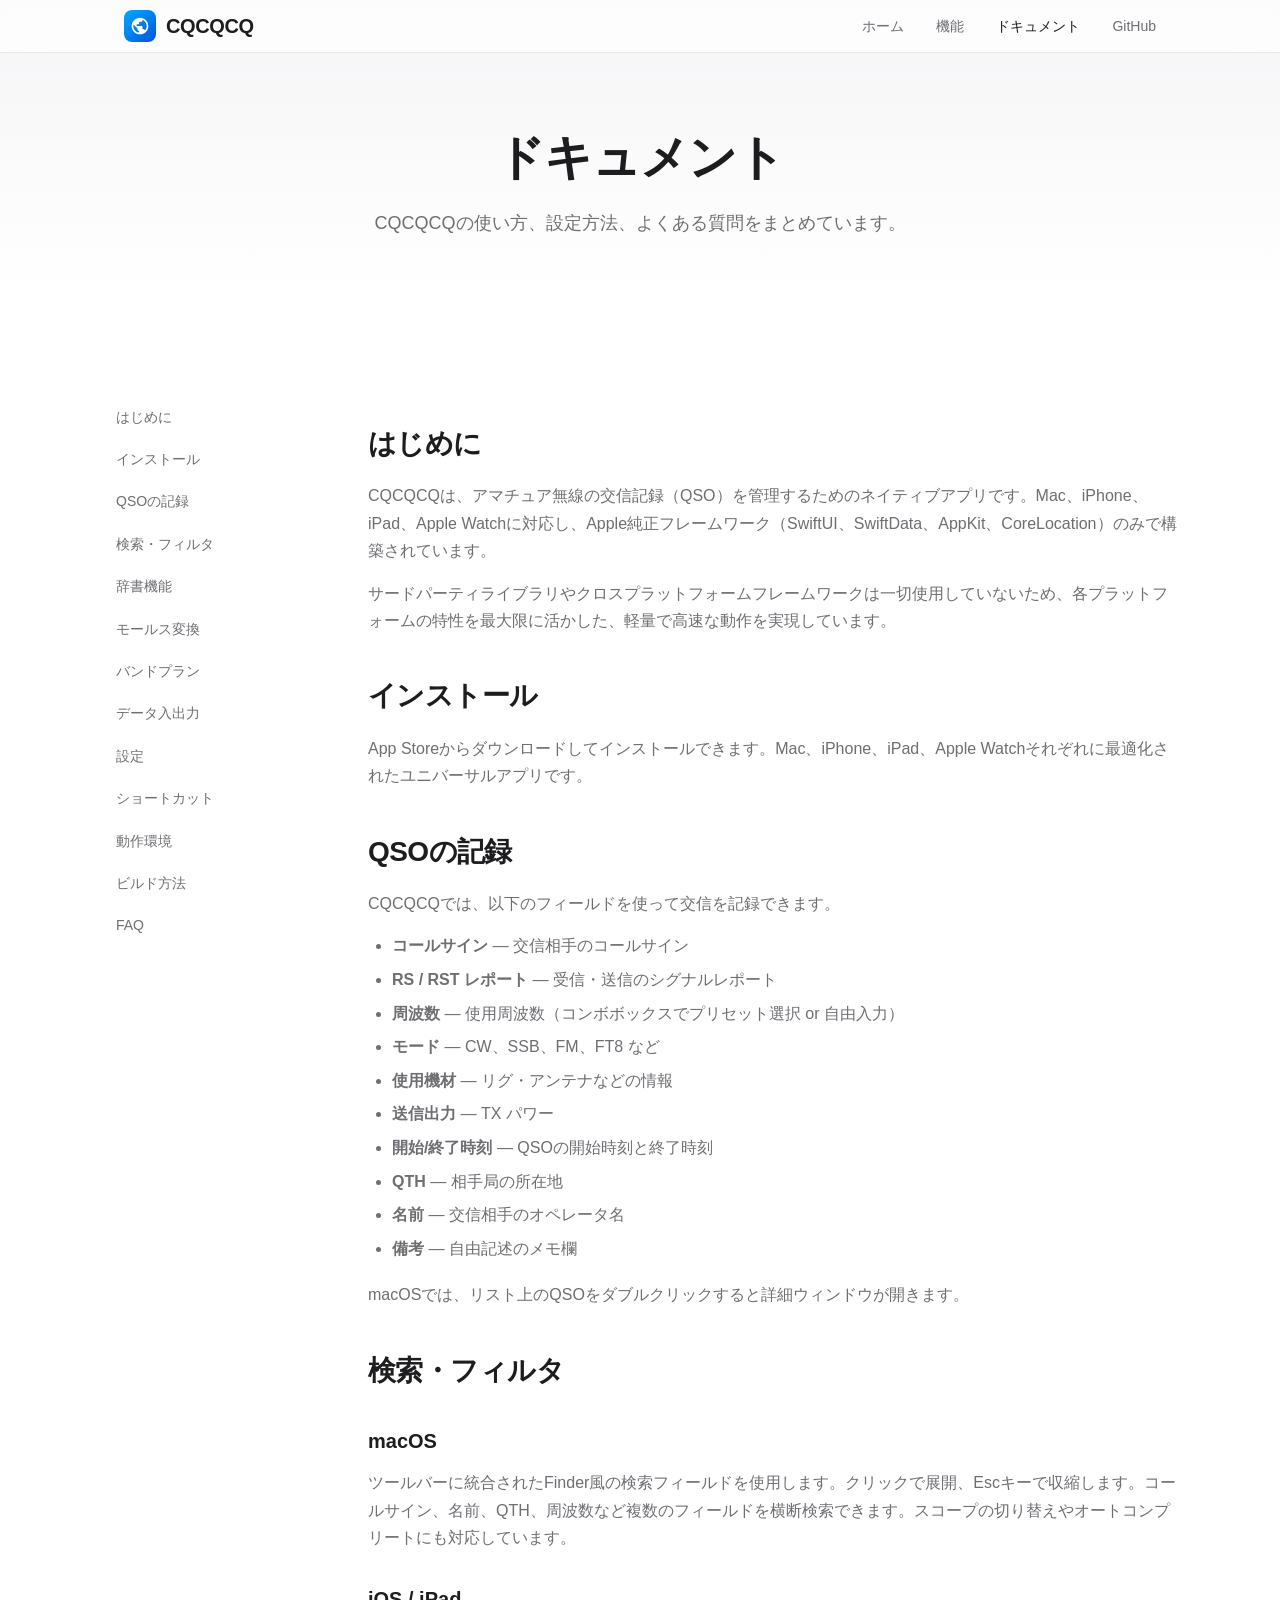
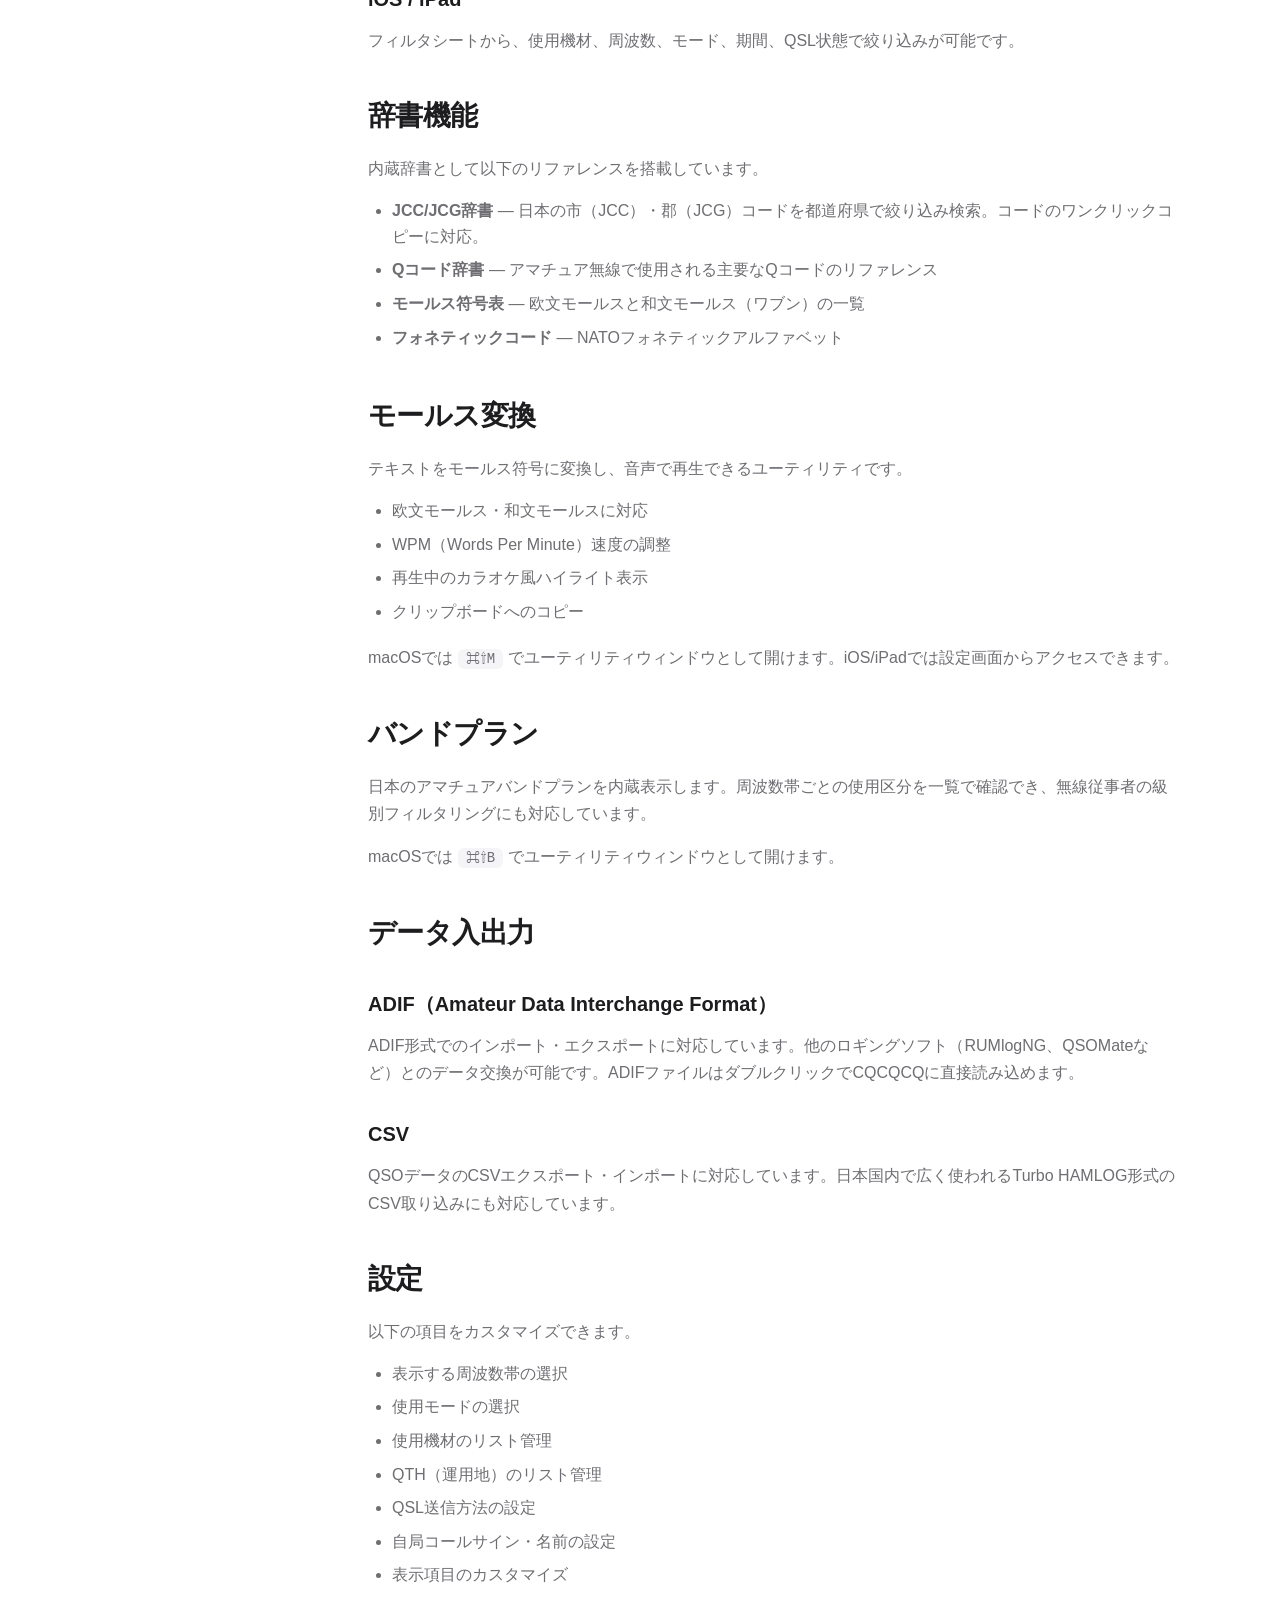
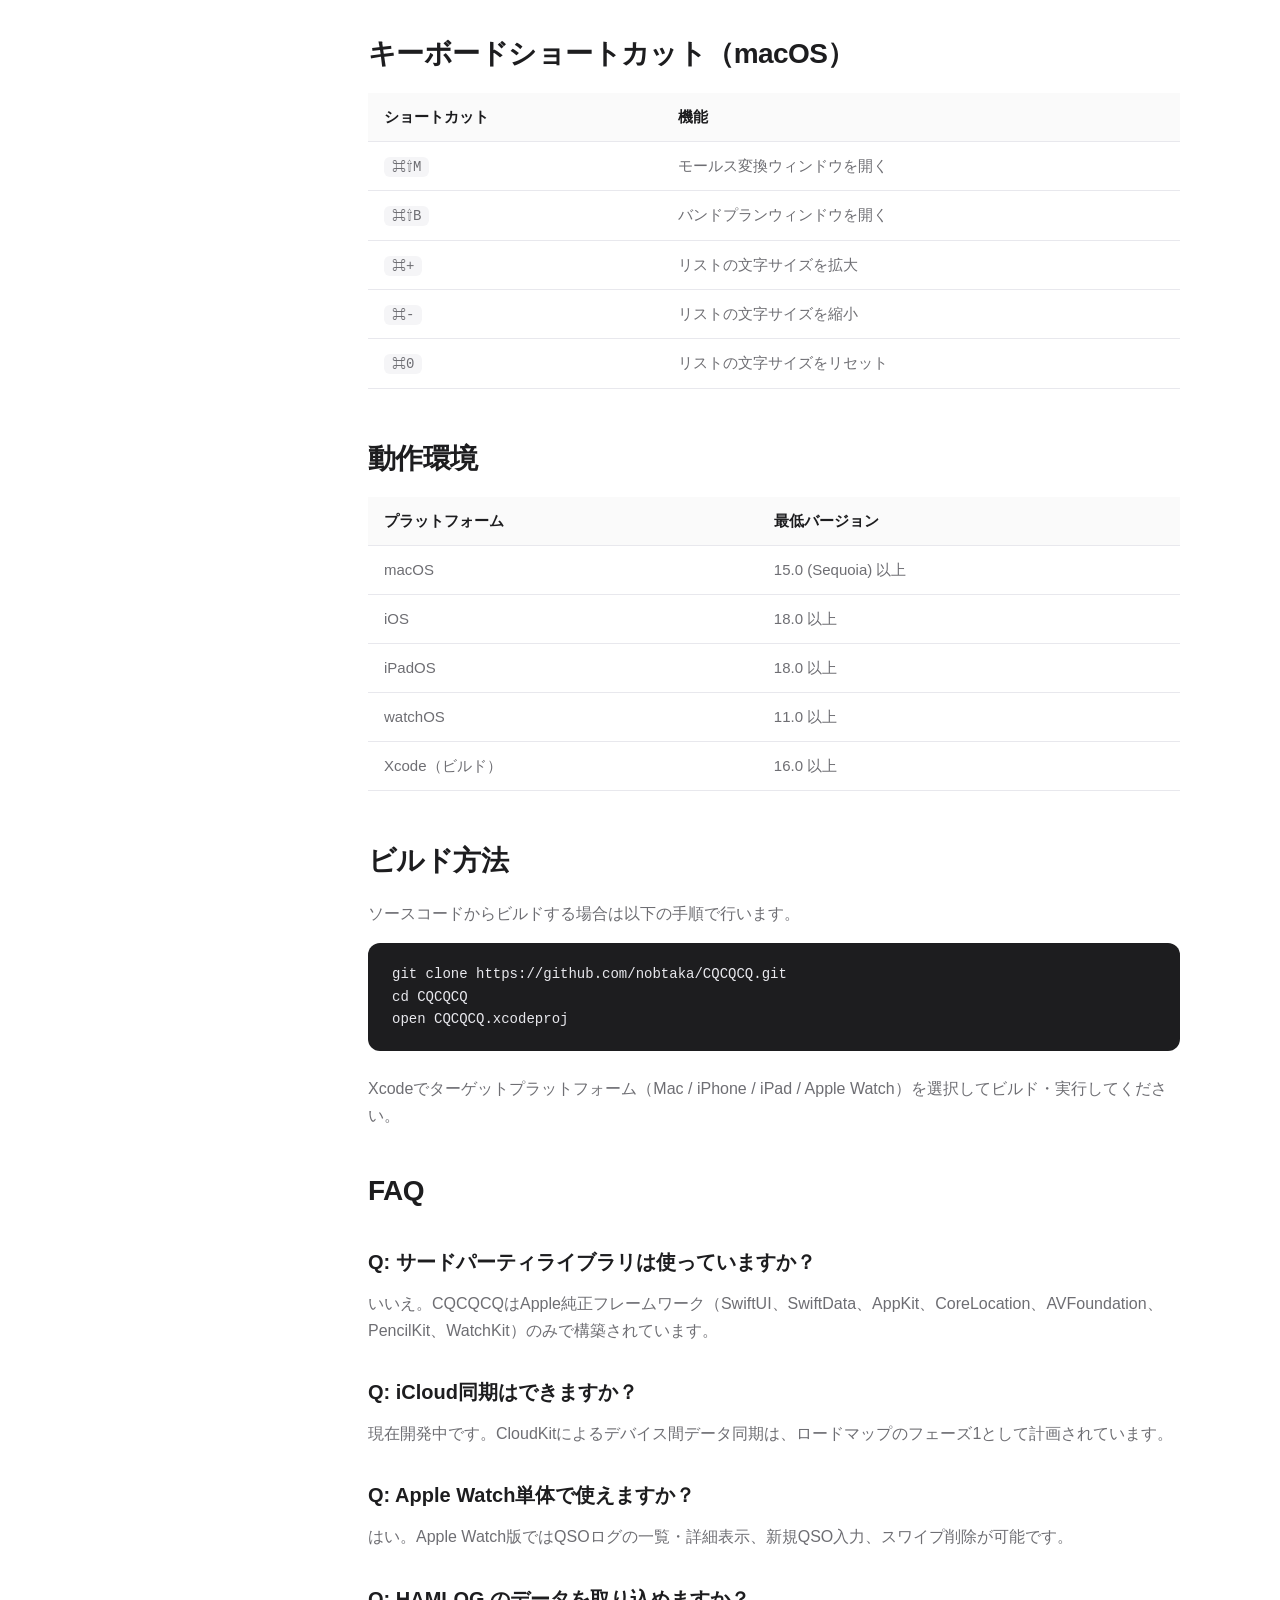
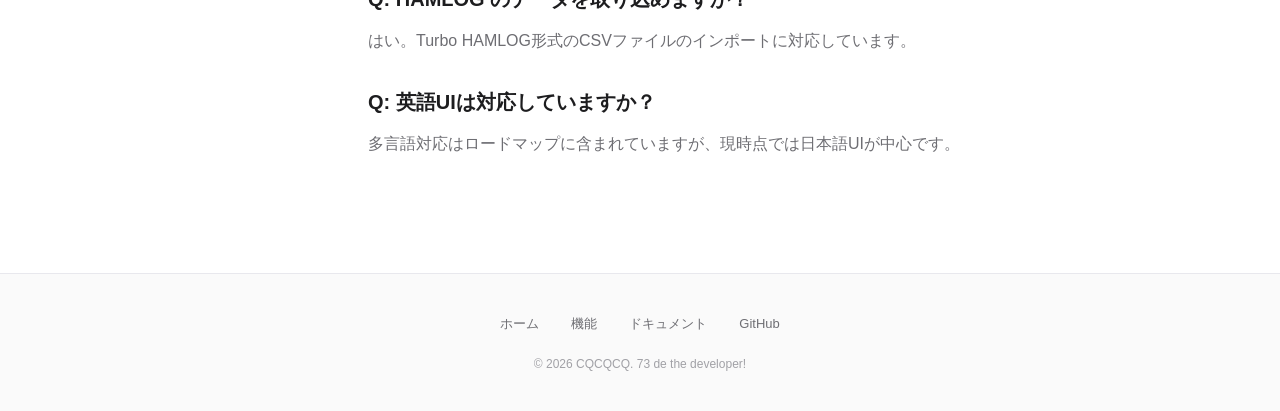
==== docs.html @ baa89708 "Initial commit: CQCQCQ website Apple-inspired landing page, features showcase, and documentation for" ====
<!DOCTYPE html>
<html lang="ja">
<head>
  <meta charset="UTF-8">
  <meta name="viewport" content="width=device-width, initial-scale=1.0">
  <title>ドキュメント — CQCQCQ</title>
  <meta name="description" content="CQCQCQの使い方ガイド、インストール方法、キーボードショートカット、データ入出力、FAQ。">
  <link rel="stylesheet" href="style.css">
</head>
<body>

  <!-- Navigation -->
  <nav class="nav">
    <div class="nav-inner">
      <a href="index.html" class="nav-logo">
        <div class="icon">
          <svg viewBox="0 0 24 24"><path d="M12 2C6.48 2 2 6.48 2 12s4.48 10 10 10 10-4.48 10-10S17.52 2 12 2zm-1 17.93c-3.95-.49-7-3.85-7-7.93 0-.62.08-1.21.21-1.79L9 15v1c0 1.1.9 2 2 2v1.93zm6.9-2.54c-.26-.81-1-1.39-1.9-1.39h-1v-3c0-.55-.45-1-1-1H8v-2h2c.55 0 1-.45 1-1V7h2c1.1 0 2-.9 2-2v-.41c2.93 1.19 5 4.06 5 7.41 0 2.08-.8 3.97-2.1 5.39z"/></svg>
        </div>
        CQCQCQ
      </a>
      <ul class="nav-links" id="navLinks">
        <li><a href="index.html">ホーム</a></li>
        <li><a href="features.html">機能</a></li>
        <li><a href="docs.html" class="active">ドキュメント</a></li>
        <li><a href="https://github.com/nobtaka/CQCQCQ" target="_blank">GitHub</a></li>
      </ul>
      <button class="nav-mobile-toggle" onclick="document.getElementById('navLinks').classList.toggle('open')" aria-label="メニュー">
        <span></span><span></span><span></span>
      </button>
    </div>
  </nav>

  <!-- Page Hero -->
  <section class="page-hero">
    <h1>ドキュメント</h1>
    <p>CQCQCQの使い方、設定方法、よくある質問をまとめています。</p>
  </section>

  <!-- Docs Content -->
  <section class="section">
    <div class="section-inner">
      <div class="docs-layout">

        <!-- Sidebar -->
        <aside class="docs-sidebar">
          <ul>
            <li><a href="#getting-started" class="active">はじめに</a></li>
            <li><a href="#installation">インストール</a></li>
            <li><a href="#qso-logging">QSOの記録</a></li>
            <li><a href="#search-filter">検索・フィルタ</a></li>
            <li><a href="#dictionary">辞書機能</a></li>
            <li><a href="#morse">モールス変換</a></li>
            <li><a href="#bandplan">バンドプラン</a></li>
            <li><a href="#data-io">データ入出力</a></li>
            <li><a href="#settings">設定</a></li>
            <li><a href="#shortcuts">ショートカット</a></li>
            <li><a href="#requirements">動作環境</a></li>
            <li><a href="#build">ビルド方法</a></li>
            <li><a href="#faq">FAQ</a></li>
          </ul>
        </aside>

        <!-- Content -->
        <div class="docs-content">

          <h2 id="getting-started">はじめに</h2>
          <p>CQCQCQは、アマチュア無線の交信記録（QSO）を管理するためのネイティブアプリです。Mac、iPhone、iPad、Apple Watchに対応し、Apple純正フレームワーク（SwiftUI、SwiftData、AppKit、CoreLocation）のみで構築されています。</p>
          <p>サードパーティライブラリやクロスプラットフォームフレームワークは一切使用していないため、各プラットフォームの特性を最大限に活かした、軽量で高速な動作を実現しています。</p>

          <h2 id="installation">インストール</h2>
          <p>App Storeからダウンロードしてインストールできます。Mac、iPhone、iPad、Apple Watchそれぞれに最適化されたユニバーサルアプリです。</p>

          <h2 id="qso-logging">QSOの記録</h2>
          <p>CQCQCQでは、以下のフィールドを使って交信を記録できます。</p>
          <ul>
            <li><strong>コールサイン</strong> — 交信相手のコールサイン</li>
            <li><strong>RS / RST レポート</strong> — 受信・送信のシグナルレポート</li>
            <li><strong>周波数</strong> — 使用周波数（コンボボックスでプリセット選択 or 自由入力）</li>
            <li><strong>モード</strong> — CW、SSB、FM、FT8 など</li>
            <li><strong>使用機材</strong> — リグ・アンテナなどの情報</li>
            <li><strong>送信出力</strong> — TX パワー</li>
            <li><strong>開始/終了時刻</strong> — QSOの開始時刻と終了時刻</li>
            <li><strong>QTH</strong> — 相手局の所在地</li>
            <li><strong>名前</strong> — 交信相手のオペレータ名</li>
            <li><strong>備考</strong> — 自由記述のメモ欄</li>
          </ul>
          <p>macOSでは、リスト上のQSOをダブルクリックすると詳細ウィンドウが開きます。</p>

          <h2 id="search-filter">検索・フィルタ</h2>
          <h3>macOS</h3>
          <p>ツールバーに統合されたFinder風の検索フィールドを使用します。クリックで展開、Escキーで収縮します。コールサイン、名前、QTH、周波数など複数のフィールドを横断検索できます。スコープの切り替えやオートコンプリートにも対応しています。</p>
          <h3>iOS / iPad</h3>
          <p>フィルタシートから、使用機材、周波数、モード、期間、QSL状態で絞り込みが可能です。</p>

          <h2 id="dictionary">辞書機能</h2>
          <p>内蔵辞書として以下のリファレンスを搭載しています。</p>
          <ul>
            <li><strong>JCC/JCG辞書</strong> — 日本の市（JCC）・郡（JCG）コードを都道府県で絞り込み検索。コードのワンクリックコピーに対応。</li>
            <li><strong>Qコード辞書</strong> — アマチュア無線で使用される主要なQコードのリファレンス</li>
            <li><strong>モールス符号表</strong> — 欧文モールスと和文モールス（ワブン）の一覧</li>
            <li><strong>フォネティックコード</strong> — NATOフォネティックアルファベット</li>
          </ul>

          <h2 id="morse">モールス変換</h2>
          <p>テキストをモールス符号に変換し、音声で再生できるユーティリティです。</p>
          <ul>
            <li>欧文モールス・和文モールスに対応</li>
            <li>WPM（Words Per Minute）速度の調整</li>
            <li>再生中のカラオケ風ハイライト表示</li>
            <li>クリップボードへのコピー</li>
          </ul>
          <p>macOSでは <code>⌘⇧M</code> でユーティリティウィンドウとして開けます。iOS/iPadでは設定画面からアクセスできます。</p>

          <h2 id="bandplan">バンドプラン</h2>
          <p>日本のアマチュアバンドプランを内蔵表示します。周波数帯ごとの使用区分を一覧で確認でき、無線従事者の級別フィルタリングにも対応しています。</p>
          <p>macOSでは <code>⌘⇧B</code> でユーティリティウィンドウとして開けます。</p>

          <h2 id="data-io">データ入出力</h2>
          <h3>ADIF（Amateur Data Interchange Format）</h3>
          <p>ADIF形式でのインポート・エクスポートに対応しています。他のロギングソフト（RUMlogNG、QSOMateなど）とのデータ交換が可能です。ADIFファイルはダブルクリックでCQCQCQに直接読み込めます。</p>
          <h3>CSV</h3>
          <p>QSOデータのCSVエクスポート・インポートに対応しています。日本国内で広く使われるTurbo HAMLOG形式のCSV取り込みにも対応しています。</p>

          <h2 id="settings">設定</h2>
          <p>以下の項目をカスタマイズできます。</p>
          <ul>
            <li>表示する周波数帯の選択</li>
            <li>使用モードの選択</li>
            <li>使用機材のリスト管理</li>
            <li>QTH（運用地）のリスト管理</li>
            <li>QSL送信方法の設定</li>
            <li>自局コールサイン・名前の設定</li>
            <li>表示項目のカスタマイズ</li>
          </ul>

          <h2 id="shortcuts">キーボードショートカット（macOS）</h2>
          <table class="docs-table">
            <thead>
              <tr>
                <th>ショートカット</th>
                <th>機能</th>
              </tr>
            </thead>
            <tbody>
              <tr><td><code>⌘⇧M</code></td><td>モールス変換ウィンドウを開く</td></tr>
              <tr><td><code>⌘⇧B</code></td><td>バンドプランウィンドウを開く</td></tr>
              <tr><td><code>⌘+</code></td><td>リストの文字サイズを拡大</td></tr>
              <tr><td><code>⌘-</code></td><td>リストの文字サイズを縮小</td></tr>
              <tr><td><code>⌘0</code></td><td>リストの文字サイズをリセット</td></tr>
            </tbody>
          </table>

          <h2 id="requirements">動作環境</h2>
          <table class="docs-table">
            <thead>
              <tr>
                <th>プラットフォーム</th>
                <th>最低バージョン</th>
              </tr>
            </thead>
            <tbody>
              <tr><td>macOS</td><td>15.0 (Sequoia) 以上</td></tr>
              <tr><td>iOS</td><td>18.0 以上</td></tr>
              <tr><td>iPadOS</td><td>18.0 以上</td></tr>
              <tr><td>watchOS</td><td>11.0 以上</td></tr>
              <tr><td>Xcode（ビルド）</td><td>16.0 以上</td></tr>
            </tbody>
          </table>

          <h2 id="build">ビルド方法</h2>
          <p>ソースコードからビルドする場合は以下の手順で行います。</p>
          <pre><code>git clone https://github.com/nobtaka/CQCQCQ.git
cd CQCQCQ
open CQCQCQ.xcodeproj</code></pre>
          <p>Xcodeでターゲットプラットフォーム（Mac / iPhone / iPad / Apple Watch）を選択してビルド・実行してください。</p>

          <h2 id="faq">FAQ</h2>

          <h3>Q: サードパーティライブラリは使っていますか？</h3>
          <p>いいえ。CQCQCQはApple純正フレームワーク（SwiftUI、SwiftData、AppKit、CoreLocation、AVFoundation、PencilKit、WatchKit）のみで構築されています。</p>

          <h3>Q: iCloud同期はできますか？</h3>
          <p>現在開発中です。CloudKitによるデバイス間データ同期は、ロードマップのフェーズ1として計画されています。</p>

          <h3>Q: Apple Watch単体で使えますか？</h3>
          <p>はい。Apple Watch版ではQSOログの一覧・詳細表示、新規QSO入力、スワイプ削除が可能です。</p>

          <h3>Q: HAMLOG のデータを取り込めますか？</h3>
          <p>はい。Turbo HAMLOG形式のCSVファイルのインポートに対応しています。</p>

          <h3>Q: 英語UIは対応していますか？</h3>
          <p>多言語対応はロードマップに含まれていますが、現時点では日本語UIが中心です。</p>

        </div>
      </div>
    </div>
  </section>

  <!-- Footer -->
  <footer class="footer">
    <div class="footer-inner">
      <div class="footer-links">
        <a href="index.html">ホーム</a>
        <a href="features.html">機能</a>
        <a href="docs.html">ドキュメント</a>
        <a href="https://github.com/nobtaka/CQCQCQ" target="_blank">GitHub</a>
      </div>
      <p>&copy; 2026 CQCQCQ. 73 de the developer!</p>
    </div>
  </footer>

  <!-- Smooth scroll for sidebar links -->
  <script>
    document.querySelectorAll('.docs-sidebar a').forEach(link => {
      link.addEventListener('click', function(e) {
        document.querySelectorAll('.docs-sidebar a').forEach(l => l.classList.remove('active'));
        this.classList.add('active');
      });
    });

    // Highlight current section on scroll
    const sections = document.querySelectorAll('.docs-content h2[id]');
    const sidebarLinks = document.querySelectorAll('.docs-sidebar a');

    window.addEventListener('scroll', () => {
      let current = '';
      sections.forEach(section => {
        const top = section.offsetTop - 100;
        if (scrollY >= top) {
          current = section.getAttribute('id');
        }
      });
      sidebarLinks.forEach(link => {
        link.classList.remove('active');
        if (link.getAttribute('href') === '#' + current) {
          link.classList.add('active');
        }
      });
    });
  </script>

</body>
</html>
---- style.css ----
/* ========================================
   CQCQCQ Website — Apple-inspired Design
   ======================================== */

/* Reset & Base */
*, *::before, *::after {
  margin: 0;
  padding: 0;
  box-sizing: border-box;
}

:root {
  --blue-500: #0088FF;
  --blue-600: #0066DD;
  --blue-700: #0050BB;
  --blue-900: #001A3D;
  --gray-50: #FAFAFA;
  --gray-100: #F5F5F7;
  --gray-200: #E8E8ED;
  --gray-400: #A1A1A6;
  --gray-600: #6E6E73;
  --gray-800: #1D1D1F;
  --white: #FFFFFF;
  --font-main: -apple-system, BlinkMacSystemFont, "Segoe UI", "Hiragino Sans", "Hiragino Kaku Gothic ProN", "Yu Gothic UI", sans-serif;
  --max-width: 1080px;
  --radius: 18px;
  --transition: 0.3s ease;
}

html {
  scroll-behavior: smooth;
  -webkit-font-smoothing: antialiased;
  -moz-osx-font-smoothing: grayscale;
}

body {
  font-family: var(--font-main);
  color: var(--gray-800);
  background: var(--white);
  line-height: 1.6;
  font-size: 17px;
}

a {
  color: var(--blue-500);
  text-decoration: none;
  transition: color var(--transition);
}

a:hover {
  color: var(--blue-700);
}

img {
  max-width: 100%;
  height: auto;
}

/* ========================================
   Navigation
   ======================================== */
.nav {
  position: fixed;
  top: 0;
  left: 0;
  right: 0;
  z-index: 100;
  background: rgba(255, 255, 255, 0.72);
  backdrop-filter: saturate(180%) blur(20px);
  -webkit-backdrop-filter: saturate(180%) blur(20px);
  border-bottom: 1px solid var(--gray-200);
}

.nav-inner {
  max-width: var(--max-width);
  margin: 0 auto;
  padding: 0 24px;
  height: 52px;
  display: flex;
  align-items: center;
  justify-content: space-between;
}

.nav-logo {
  display: flex;
  align-items: center;
  gap: 10px;
  font-size: 20px;
  font-weight: 700;
  color: var(--gray-800);
  letter-spacing: -0.02em;
}

.nav-logo .icon {
  width: 32px;
  height: 32px;
  background: linear-gradient(135deg, #00AAFF, #0055DD);
  border-radius: 8px;
  display: flex;
  align-items: center;
  justify-content: center;
}

.nav-logo .icon svg {
  width: 20px;
  height: 20px;
  fill: white;
}

.nav-links {
  display: flex;
  gap: 32px;
  list-style: none;
}

.nav-links a {
  font-size: 14px;
  font-weight: 500;
  color: var(--gray-600);
  transition: color var(--transition);
}

.nav-links a:hover,
.nav-links a.active {
  color: var(--gray-800);
}

.nav-mobile-toggle {
  display: none;
  background: none;
  border: none;
  cursor: pointer;
  padding: 8px;
}

.nav-mobile-toggle span {
  display: block;
  width: 20px;
  height: 2px;
  background: var(--gray-800);
  margin: 4px 0;
  border-radius: 1px;
  transition: var(--transition);
}

/* ========================================
   Hero Section
   ======================================== */
.hero {
  padding: 140px 24px 80px;
  text-align: center;
  background: linear-gradient(180deg, var(--gray-100) 0%, var(--white) 100%);
}

.hero-inner {
  max-width: var(--max-width);
  margin: 0 auto;
}

.hero-badge {
  display: inline-block;
  padding: 6px 16px;
  background: rgba(0, 136, 255, 0.08);
  color: var(--blue-500);
  border-radius: 20px;
  font-size: 13px;
  font-weight: 600;
  margin-bottom: 24px;
  letter-spacing: 0.02em;
}

.hero h1 {
  font-size: clamp(40px, 6vw, 64px);
  font-weight: 700;
  letter-spacing: -0.03em;
  line-height: 1.1;
  margin-bottom: 20px;
  color: var(--gray-800);
}

.hero h1 .gradient {
  background: linear-gradient(135deg, #00AAFF, #0055DD);
  -webkit-background-clip: text;
  -webkit-text-fill-color: transparent;
  background-clip: text;
}

.hero p {
  font-size: clamp(18px, 2.5vw, 22px);
  color: var(--gray-600);
  max-width: 640px;
  margin: 0 auto 40px;
  line-height: 1.5;
}

.hero-buttons {
  display: flex;
  gap: 16px;
  justify-content: center;
  flex-wrap: wrap;
  margin-bottom: 60px;
}

.btn {
  display: inline-flex;
  align-items: center;
  gap: 8px;
  padding: 14px 28px;
  border-radius: 980px;
  font-size: 16px;
  font-weight: 600;
  cursor: pointer;
  border: none;
  transition: all var(--transition);
}

.btn-primary {
  background: var(--blue-500);
  color: var(--white);
}

.btn-primary:hover {
  background: var(--blue-600);
  color: var(--white);
  transform: scale(1.02);
}

.btn-secondary {
  background: transparent;
  color: var(--blue-500);
  border: 1.5px solid var(--blue-500);
}

.btn-secondary:hover {
  background: rgba(0, 136, 255, 0.06);
  transform: scale(1.02);
}

.btn svg {
  width: 18px;
  height: 18px;
  fill: currentColor;
}

.hero-image {
  max-width: 900px;
  margin: 0 auto;
  border-radius: var(--radius);
  overflow: hidden;
  box-shadow: 0 20px 60px rgba(0, 0, 0, 0.08), 0 0 0 1px rgba(0, 0, 0, 0.04);
}

.hero-image img {
  width: 100%;
  display: block;
}

/* Screenshot placeholder */
.screenshot-placeholder {
  background: linear-gradient(135deg, #E8F4FF 0%, #D0E8FF 100%);
  padding: 60px 40px;
  display: flex;
  align-items: center;
  justify-content: center;
  min-height: 400px;
  color: var(--blue-600);
  font-size: 18px;
  font-weight: 500;
  border-radius: var(--radius);
}

/* ========================================
   Platforms Bar
   ======================================== */
.platforms {
  padding: 40px 24px;
  text-align: center;
  border-top: 1px solid var(--gray-200);
  border-bottom: 1px solid var(--gray-200);
  background: var(--white);
}

.platforms-inner {
  max-width: var(--max-width);
  margin: 0 auto;
}

.platforms p {
  font-size: 14px;
  color: var(--gray-400);
  text-transform: uppercase;
  letter-spacing: 0.08em;
  font-weight: 600;
  margin-bottom: 20px;
}

.platforms-grid {
  display: flex;
  justify-content: center;
  gap: 48px;
  flex-wrap: wrap;
}

.platform-item {
  display: flex;
  flex-direction: column;
  align-items: center;
  gap: 8px;
}

.platform-item svg {
  width: 36px;
  height: 36px;
  fill: var(--gray-600);
}

.platform-item span {
  font-size: 13px;
  font-weight: 500;
  color: var(--gray-600);
}

/* ========================================
   Section Common
   ======================================== */
.section {
  padding: 100px 24px;
}

.section-alt {
  background: var(--gray-100);
}

.section-inner {
  max-width: var(--max-width);
  margin: 0 auto;
}

.section-header {
  text-align: center;
  margin-bottom: 64px;
}

.section-header h2 {
  font-size: clamp(32px, 4vw, 48px);
  font-weight: 700;
  letter-spacing: -0.02em;
  margin-bottom: 16px;
  color: var(--gray-800);
}

.section-header p {
  font-size: 18px;
  color: var(--gray-600);
  max-width: 560px;
  margin: 0 auto;
}

/* ========================================
   Feature Cards
   ======================================== */
.features-grid {
  display: grid;
  grid-template-columns: repeat(auto-fit, minmax(300px, 1fr));
  gap: 24px;
}

.feature-card {
  background: var(--white);
  border-radius: var(--radius);
  padding: 40px 32px;
  border: 1px solid var(--gray-200);
  transition: all var(--transition);
}

.section-alt .feature-card {
  border-color: transparent;
  box-shadow: 0 2px 12px rgba(0, 0, 0, 0.04);
}

.feature-card:hover {
  transform: translateY(-4px);
  box-shadow: 0 12px 40px rgba(0, 0, 0, 0.08);
}

.feature-icon {
  width: 48px;
  height: 48px;
  background: linear-gradient(135deg, #E8F4FF, #D0E8FF);
  border-radius: 12px;
  display: flex;
  align-items: center;
  justify-content: center;
  margin-bottom: 20px;
}

.feature-icon svg {
  width: 24px;
  height: 24px;
  fill: var(--blue-500);
}

.feature-card h3 {
  font-size: 20px;
  font-weight: 600;
  margin-bottom: 10px;
  letter-spacing: -0.01em;
}

.feature-card p {
  font-size: 15px;
  color: var(--gray-600);
  line-height: 1.6;
}

/* ========================================
   Feature Showcase (alternating)
   ======================================== */
.showcase {
  display: flex;
  align-items: center;
  gap: 64px;
  margin-bottom: 80px;
}

.showcase:last-child {
  margin-bottom: 0;
}

.showcase.reverse {
  flex-direction: row-reverse;
}

.showcase-text {
  flex: 1;
}

.showcase-text .tag {
  display: inline-block;
  font-size: 13px;
  font-weight: 600;
  color: var(--blue-500);
  text-transform: uppercase;
  letter-spacing: 0.06em;
  margin-bottom: 12px;
}

.showcase-text h3 {
  font-size: clamp(28px, 3vw, 36px);
  font-weight: 700;
  letter-spacing: -0.02em;
  margin-bottom: 16px;
  line-height: 1.2;
}

.showcase-text p {
  font-size: 17px;
  color: var(--gray-600);
  line-height: 1.6;
}

.showcase-image {
  flex: 1;
  border-radius: var(--radius);
  overflow: hidden;
  box-shadow: 0 12px 40px rgba(0, 0, 0, 0.06);
}

/* ========================================
   Tech Stack
   ======================================== */
.tech-grid {
  display: grid;
  grid-template-columns: repeat(auto-fit, minmax(180px, 1fr));
  gap: 20px;
}

.tech-item {
  background: var(--white);
  border-radius: 14px;
  padding: 28px 24px;
  text-align: center;
  border: 1px solid var(--gray-200);
  transition: all var(--transition);
}

.tech-item:hover {
  transform: translateY(-2px);
  box-shadow: 0 8px 24px rgba(0, 0, 0, 0.06);
}

.tech-item .tech-name {
  font-size: 16px;
  font-weight: 600;
  margin-bottom: 4px;
}

.tech-item .tech-desc {
  font-size: 13px;
  color: var(--gray-400);
}

/* ========================================
   CTA Section
   ======================================== */
.cta {
  padding: 100px 24px;
  text-align: center;
  background: linear-gradient(135deg, #001A3D 0%, #003366 50%, #004488 100%);
  color: var(--white);
}

.cta-inner {
  max-width: 640px;
  margin: 0 auto;
}

.cta h2 {
  font-size: clamp(32px, 4vw, 48px);
  font-weight: 700;
  letter-spacing: -0.02em;
  margin-bottom: 16px;
}

.cta p {
  font-size: 18px;
  opacity: 0.8;
  margin-bottom: 40px;
  line-height: 1.5;
}

.cta .btn-primary {
  background: var(--white);
  color: var(--blue-700);
}

.cta .btn-primary:hover {
  background: var(--gray-100);
}

/* ========================================
   Footer
   ======================================== */
.footer {
  padding: 40px 24px;
  text-align: center;
  border-top: 1px solid var(--gray-200);
  background: var(--gray-50);
}

.footer-inner {
  max-width: var(--max-width);
  margin: 0 auto;
}

.footer-links {
  display: flex;
  justify-content: center;
  gap: 32px;
  margin-bottom: 20px;
  flex-wrap: wrap;
}

.footer-links a {
  font-size: 13px;
  color: var(--gray-600);
}

.footer-links a:hover {
  color: var(--gray-800);
}

.footer p {
  font-size: 12px;
  color: var(--gray-400);
}

/* ========================================
   Documentation Page
   ======================================== */
.docs-layout {
  display: flex;
  gap: 48px;
  align-items: flex-start;
}

.docs-sidebar {
  position: sticky;
  top: 76px;
  width: 220px;
  flex-shrink: 0;
}

.docs-sidebar ul {
  list-style: none;
}

.docs-sidebar li {
  margin-bottom: 4px;
}

.docs-sidebar a {
  display: block;
  padding: 8px 16px;
  font-size: 14px;
  color: var(--gray-600);
  border-radius: 8px;
  transition: all var(--transition);
}

.docs-sidebar a:hover,
.docs-sidebar a.active {
  background: rgba(0, 136, 255, 0.06);
  color: var(--blue-500);
}

.docs-content {
  flex: 1;
  min-width: 0;
}

.docs-content h2 {
  font-size: 28px;
  font-weight: 700;
  letter-spacing: -0.02em;
  margin-bottom: 16px;
  padding-top: 24px;
}

.docs-content h3 {
  font-size: 20px;
  font-weight: 600;
  margin: 32px 0 12px;
}

.docs-content p {
  font-size: 16px;
  color: var(--gray-600);
  margin-bottom: 16px;
  line-height: 1.7;
}

.docs-content ul {
  margin: 0 0 20px 24px;
  color: var(--gray-600);
}

.docs-content li {
  margin-bottom: 8px;
  font-size: 16px;
  line-height: 1.6;
}

.docs-content code {
  background: var(--gray-100);
  padding: 2px 8px;
  border-radius: 6px;
  font-size: 14px;
  font-family: "SF Mono", "Menlo", monospace;
}

.docs-content pre {
  background: var(--gray-800);
  color: #E8E8ED;
  padding: 20px 24px;
  border-radius: 12px;
  overflow-x: auto;
  margin-bottom: 24px;
  font-size: 14px;
  line-height: 1.6;
}

.docs-content pre code {
  background: none;
  padding: 0;
  color: inherit;
}

.docs-table {
  width: 100%;
  border-collapse: collapse;
  margin-bottom: 24px;
}

.docs-table th,
.docs-table td {
  padding: 12px 16px;
  text-align: left;
  border-bottom: 1px solid var(--gray-200);
  font-size: 15px;
}

.docs-table th {
  font-weight: 600;
  color: var(--gray-800);
  background: var(--gray-50);
}

.docs-table td {
  color: var(--gray-600);
}

/* ========================================
   Page Hero (smaller for subpages)
   ======================================== */
.page-hero {
  padding: 120px 24px 60px;
  text-align: center;
  background: linear-gradient(180deg, var(--gray-100) 0%, var(--white) 100%);
}

.page-hero h1 {
  font-size: clamp(32px, 4vw, 48px);
  font-weight: 700;
  letter-spacing: -0.02em;
  margin-bottom: 12px;
}

.page-hero p {
  font-size: 18px;
  color: var(--gray-600);
  max-width: 560px;
  margin: 0 auto;
}

/* ========================================
   Responsive
   ======================================== */
@media (max-width: 768px) {
  .nav-links {
    display: none;
  }

  .nav-mobile-toggle {
    display: block;
  }

  .nav-links.open {
    display: flex;
    flex-direction: column;
    position: absolute;
    top: 52px;
    left: 0;
    right: 0;
    background: rgba(255, 255, 255, 0.96);
    backdrop-filter: blur(20px);
    padding: 16px 24px;
    gap: 16px;
    border-bottom: 1px solid var(--gray-200);
  }

  .hero {
    padding: 110px 20px 60px;
  }

  .showcase {
    flex-direction: column !important;
    gap: 32px;
  }

  .features-grid {
    grid-template-columns: 1fr;
  }

  .docs-layout {
    flex-direction: column;
  }

  .docs-sidebar {
    position: static;
    width: 100%;
  }

  .platforms-grid {
    gap: 24px;
  }
}
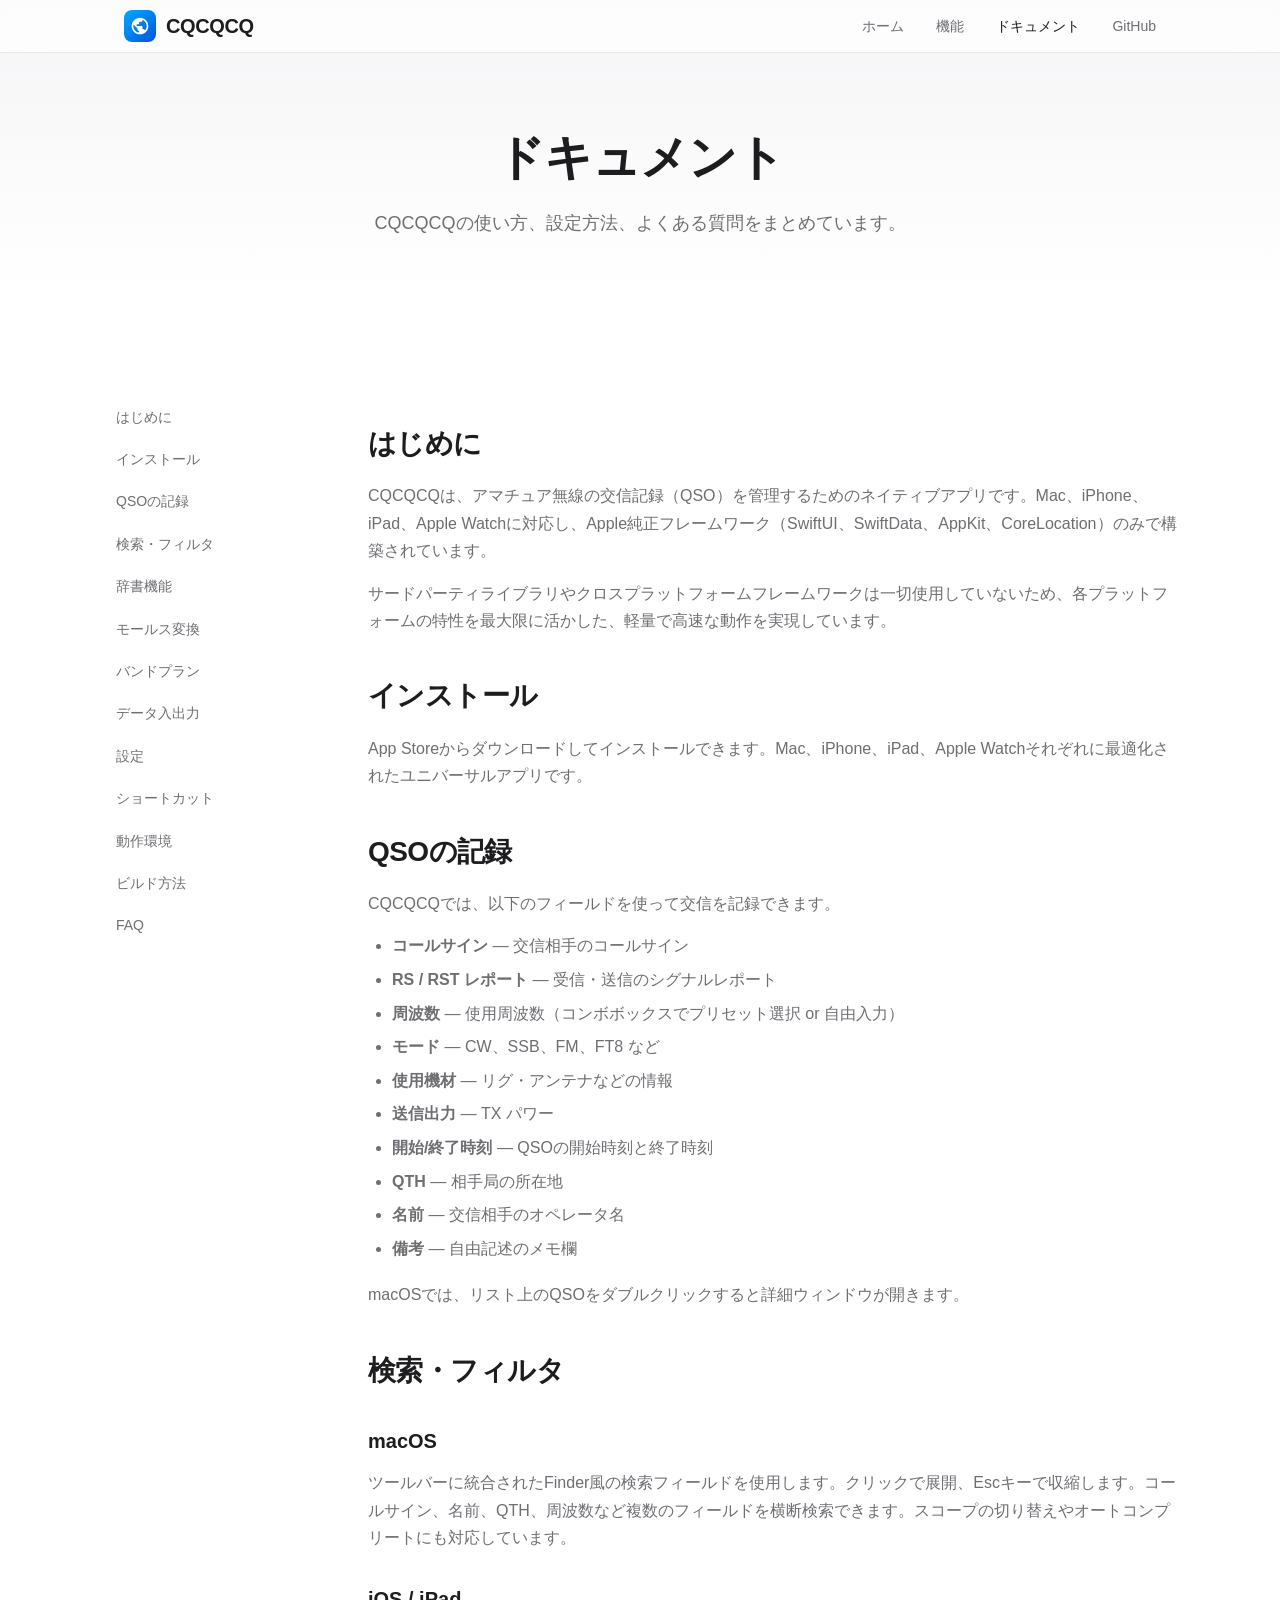
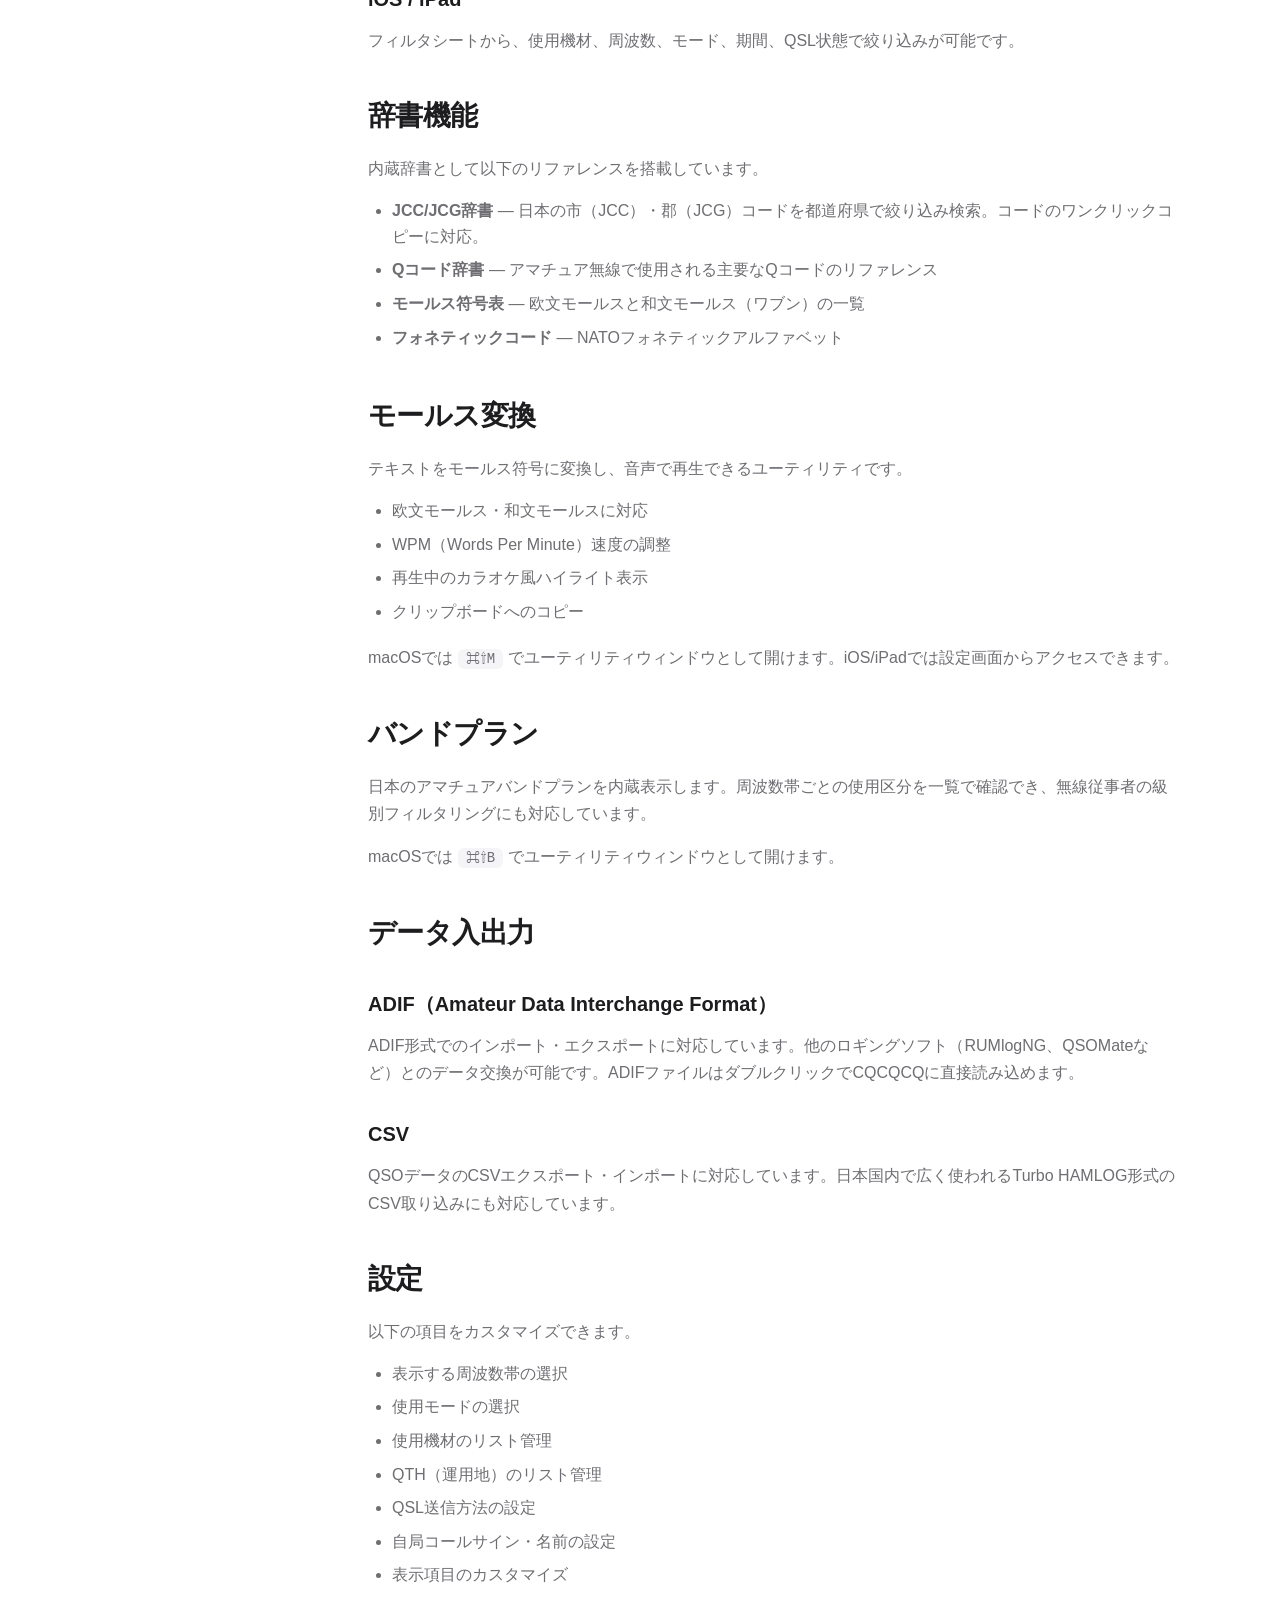
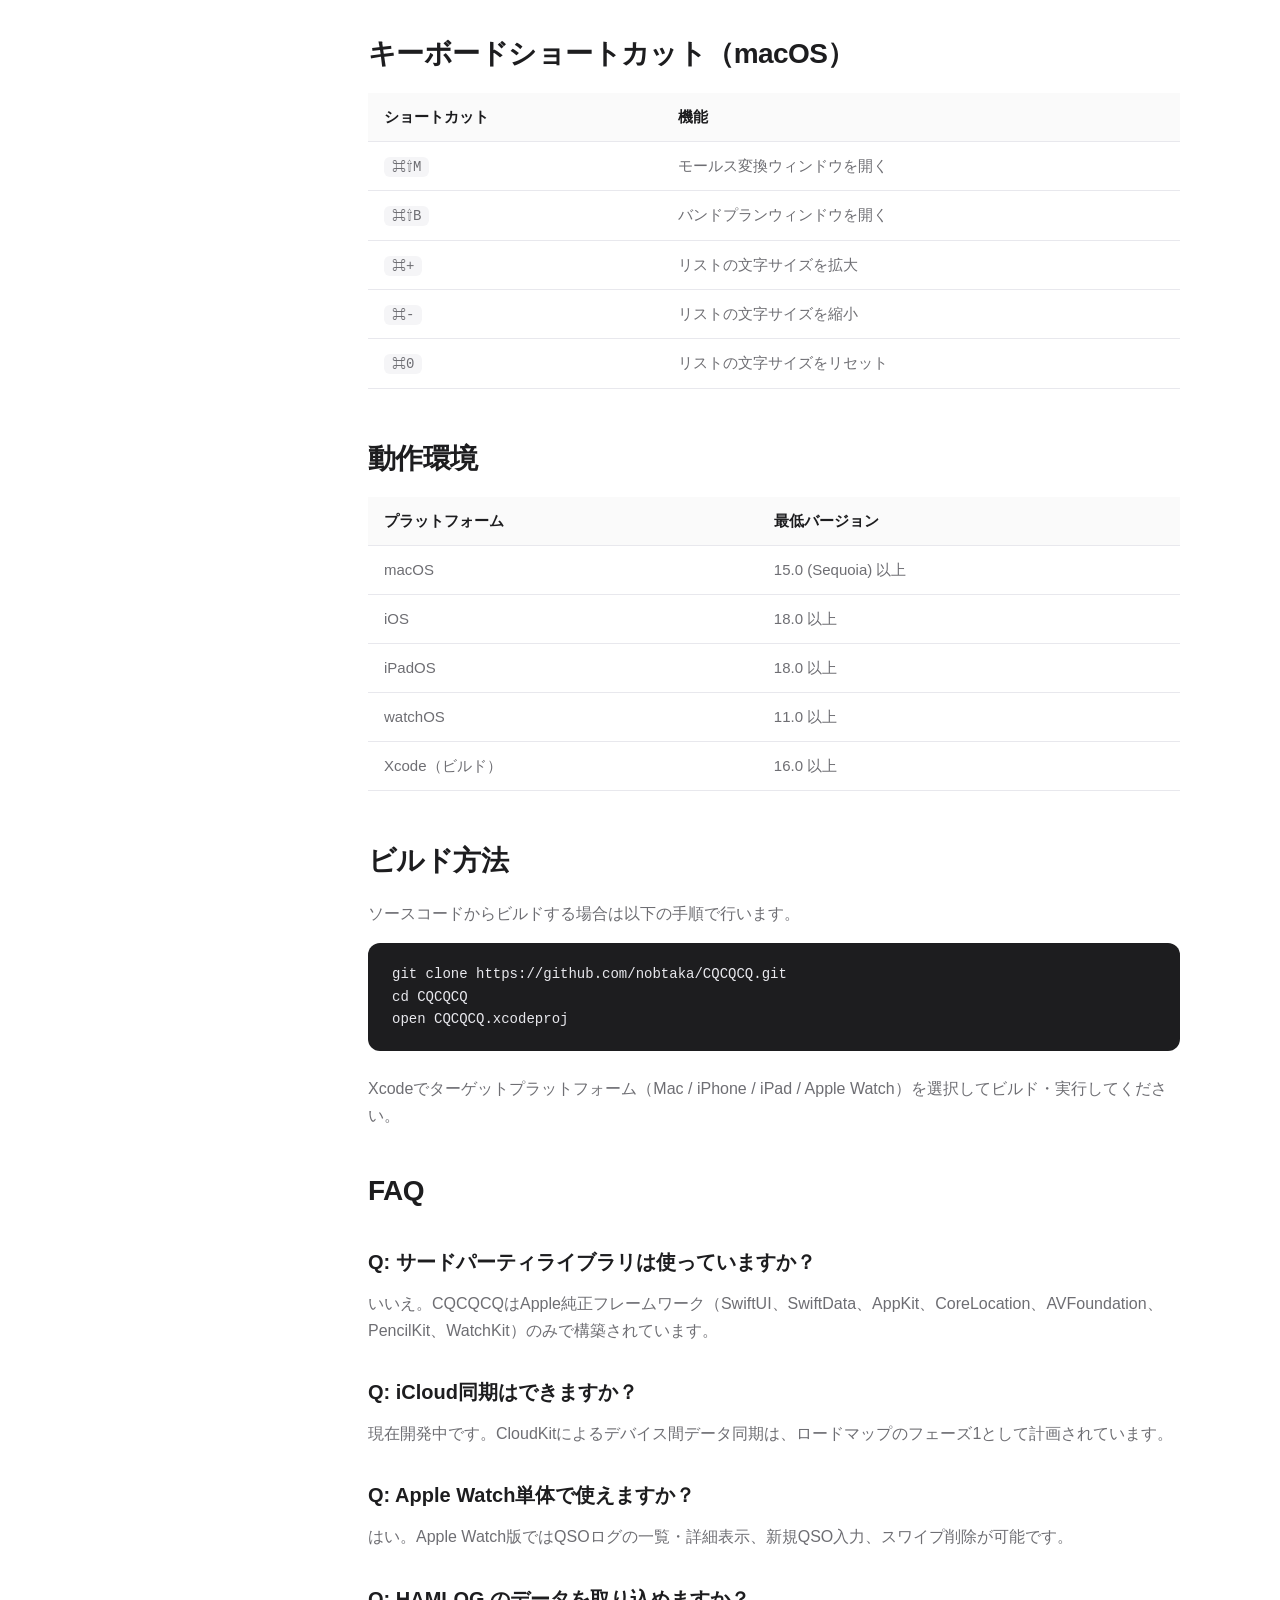
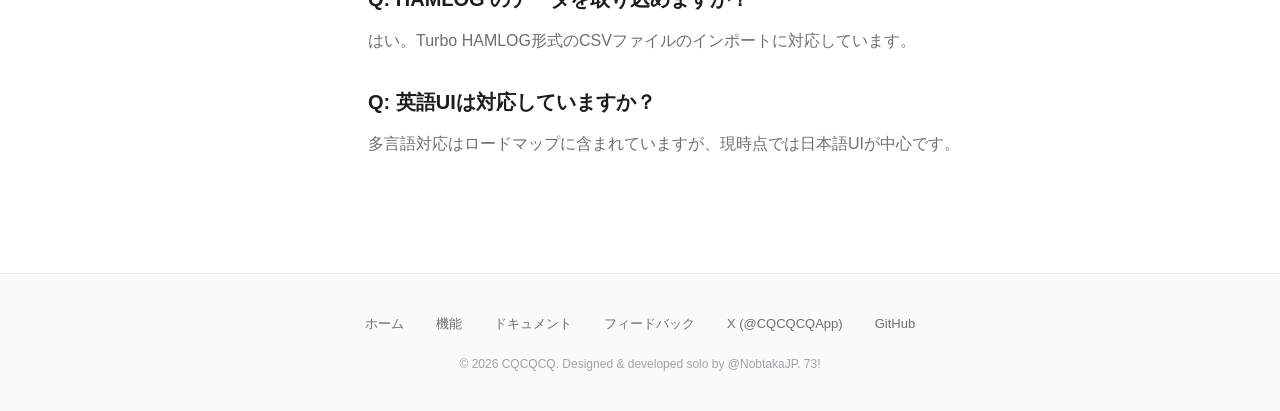
==== commit c48a8ac5: "Add issue templates and feedback links to website - Feature request, bug report, question templates " ====
--- a/docs.html
+++ b/docs.html
@@ -203,9 +203,11 @@
         <a href="index.html">ホーム</a>
         <a href="features.html">機能</a>
         <a href="docs.html">ドキュメント</a>
+        <a href="https://github.com/nobtaka/CQCQCQ-web/issues" target="_blank">フィードバック</a>
+        <a href="https://x.com/CQCQCQApp" target="_blank">X (@CQCQCQApp)</a>
         <a href="https://github.com/nobtaka/CQCQCQ" target="_blank">GitHub</a>
       </div>
-      <p>&copy; 2026 CQCQCQ. 73 de the developer!</p>
+      <p>&copy; 2026 CQCQCQ. Designed &amp; developed solo by <a href="https://x.com/NobtakaJP" target="_blank" style="color: var(--gray-400);">@NobtakaJP</a>. 73!</p>
     </div>
   </footer>
 
